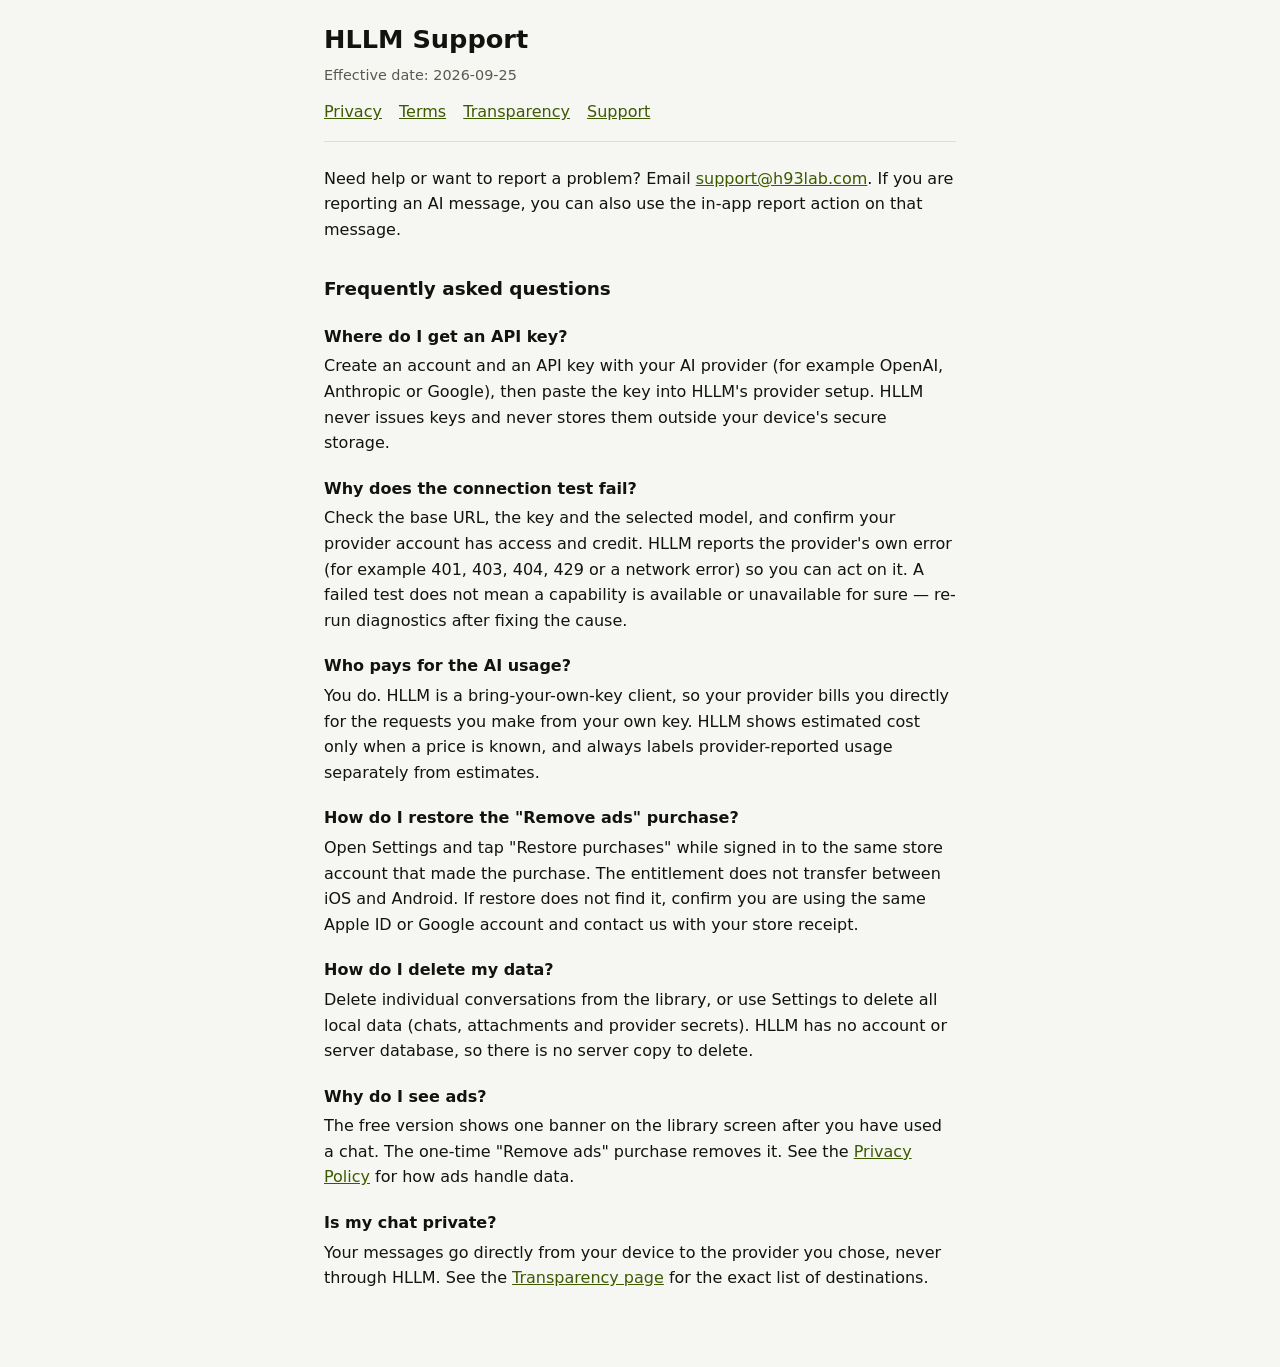
==== support.html @ b4c449e0 "Add files via upload" ====
<!doctype html>
<html lang="en">
  <head>
    <meta charset="utf-8" />
    <meta name="viewport" content="width=device-width, initial-scale=1" />
    <meta name="color-scheme" content="light dark" />
    <title>HLLM — Support</title>
    <style>
      :root {
        color-scheme: light dark;
        --bg: #f6f6f2;
        --surface: #ffffff;
        --text: #121211;
        --muted: #5a5a54;
        --border: #deded7;
        --accent: #3d5a00;
      }
      @media (prefers-color-scheme: dark) {
        :root {
          --bg: #000000;
          --surface: #0c0c0c;
          --text: #f2f2ee;
          --muted: #9d9d97;
          --border: #222222;
          --accent: #d4ff3a;
        }
      }
      * {
        box-sizing: border-box;
      }
      body {
        margin: 0;
        background: var(--bg);
        color: var(--text);
        font-family:
          system-ui,
          -apple-system,
          'Segoe UI',
          Roboto,
          sans-serif;
        line-height: 1.6;
      }
      main {
        max-width: 42rem;
        margin: 0 auto;
        padding: 1.5rem 1.25rem 4rem;
      }
      header {
        border-bottom: 1px solid var(--border);
        margin-bottom: 1.5rem;
        padding-bottom: 1rem;
      }
      h1 {
        font-size: 1.6rem;
        line-height: 1.25;
        margin: 0 0 0.5rem;
      }
      h2 {
        font-size: 1.15rem;
        margin: 2rem 0 0.5rem;
      }
      h3 {
        font-size: 1rem;
        margin: 1.25rem 0 0.25rem;
      }
      p,
      li {
        margin: 0 0 0.75rem;
      }
      ul {
        padding-left: 1.25rem;
      }
      a {
        color: var(--accent);
      }
      .muted {
        color: var(--muted);
        font-size: 0.9rem;
      }
      nav a {
        margin-right: 0.75rem;
        white-space: nowrap;
      }
      code {
        background: var(--surface);
        border: 1px solid var(--border);
        border-radius: 0.25rem;
        padding: 0.05rem 0.3rem;
      }
    </style>
  </head>
  <body>
    <main>
      <header>
        <h1>HLLM Support</h1>
        <p class="muted">Effective date: 2026-09-25</p>
        <nav aria-label="Legal pages">
          <a href="/privacy.html">Privacy</a>
          <a href="/terms.html">Terms</a>
          <a href="/transparency.html">Transparency</a>
          <a href="/support.html">Support</a>
        </nav>
      </header>

      <p>
        Need help or want to report a problem? Email
        <a href="mailto:support@h93lab.com">support@h93lab.com</a>. If you are reporting an AI
        message, you can also use the in-app report action on that message.
      </p>

      <h2>Frequently asked questions</h2>

      <h3>Where do I get an API key?</h3>
      <p>
        Create an account and an API key with your AI provider (for example OpenAI, Anthropic or
        Google), then paste the key into HLLM's provider setup. HLLM never issues keys and never
        stores them outside your device's secure storage.
      </p>

      <h3>Why does the connection test fail?</h3>
      <p>
        Check the base URL, the key and the selected model, and confirm your provider account has
        access and credit. HLLM reports the provider's own error (for example 401, 403, 404, 429 or
        a network error) so you can act on it. A failed test does not mean a capability is available
        or unavailable for sure — re-run diagnostics after fixing the cause.
      </p>

      <h3>Who pays for the AI usage?</h3>
      <p>
        You do. HLLM is a bring-your-own-key client, so your provider bills you directly for the
        requests you make from your own key. HLLM shows estimated cost only when a price is known,
        and always labels provider-reported usage separately from estimates.
      </p>

      <h3>How do I restore the "Remove ads" purchase?</h3>
      <p>
        Open Settings and tap "Restore purchases" while signed in to the same store account that
        made the purchase. The entitlement does not transfer between iOS and Android. If restore
        does not find it, confirm you are using the same Apple ID or Google account and contact us
        with your store receipt.
      </p>

      <h3>How do I delete my data?</h3>
      <p>
        Delete individual conversations from the library, or use Settings to delete all local data
        (chats, attachments and provider secrets). HLLM has no account or server database, so there
        is no server copy to delete.
      </p>

      <h3>Why do I see ads?</h3>
      <p>
        The free version shows one banner on the library screen after you have used a chat. The
        one-time "Remove ads" purchase removes it. See the
        <a href="/privacy.html">Privacy Policy</a> for how ads handle data.
      </p>

      <h3>Is my chat private?</h3>
      <p>
        Your messages go directly from your device to the provider you chose, never through HLLM.
        See the <a href="/transparency.html">Transparency page</a> for the exact list of
        destinations.
      </p>
    </main>
  </body>
</html>
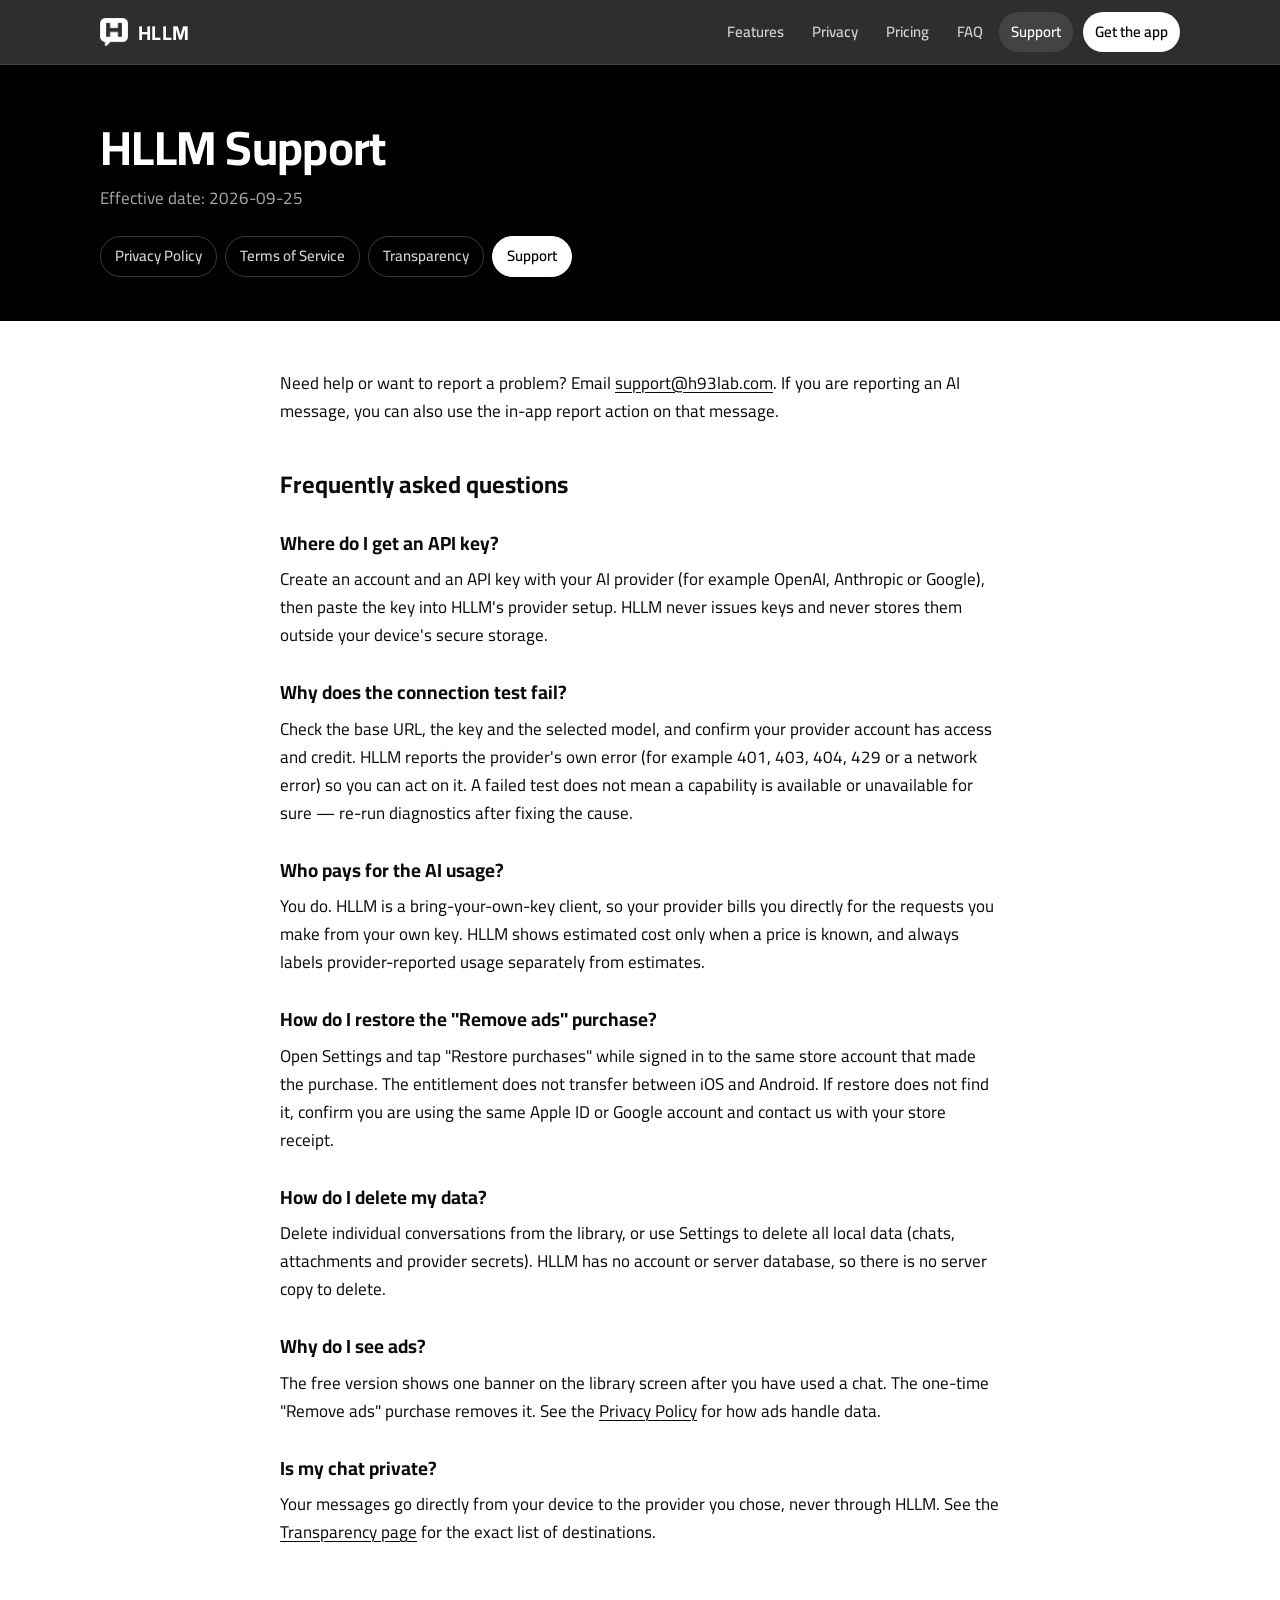
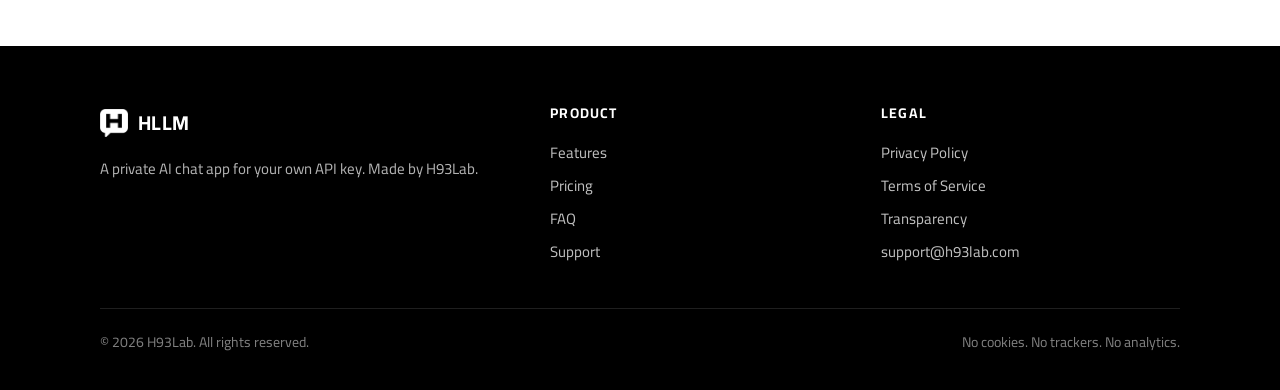
==== commit fb8199e1: "site: product home page, shared monochrome design, logo, screenshots - New index.html: hero with log" ====
--- a/support.html
+++ b/support.html
@@ -5,103 +5,41 @@
     <meta name="viewport" content="width=device-width, initial-scale=1" />
     <meta name="color-scheme" content="light dark" />
     <title>HLLM — Support</title>
-    <style>
-      :root {
-        color-scheme: light dark;
-        --bg: #f6f6f2;
-        --surface: #ffffff;
-        --text: #121211;
-        --muted: #5a5a54;
-        --border: #deded7;
-        --accent: #3d5a00;
-      }
-      @media (prefers-color-scheme: dark) {
-        :root {
-          --bg: #000000;
-          --surface: #0c0c0c;
-          --text: #f2f2ee;
-          --muted: #9d9d97;
-          --border: #222222;
-          --accent: #d4ff3a;
-        }
-      }
-      * {
-        box-sizing: border-box;
-      }
-      body {
-        margin: 0;
-        background: var(--bg);
-        color: var(--text);
-        font-family:
-          system-ui,
-          -apple-system,
-          'Segoe UI',
-          Roboto,
-          sans-serif;
-        line-height: 1.6;
-      }
-      main {
-        max-width: 42rem;
-        margin: 0 auto;
-        padding: 1.5rem 1.25rem 4rem;
-      }
-      header {
-        border-bottom: 1px solid var(--border);
-        margin-bottom: 1.5rem;
-        padding-bottom: 1rem;
-      }
-      h1 {
-        font-size: 1.6rem;
-        line-height: 1.25;
-        margin: 0 0 0.5rem;
-      }
-      h2 {
-        font-size: 1.15rem;
-        margin: 2rem 0 0.5rem;
-      }
-      h3 {
-        font-size: 1rem;
-        margin: 1.25rem 0 0.25rem;
-      }
-      p,
-      li {
-        margin: 0 0 0.75rem;
-      }
-      ul {
-        padding-left: 1.25rem;
-      }
-      a {
-        color: var(--accent);
-      }
-      .muted {
-        color: var(--muted);
-        font-size: 0.9rem;
-      }
-      nav a {
-        margin-right: 0.75rem;
-        white-space: nowrap;
-      }
-      code {
-        background: var(--surface);
-        border: 1px solid var(--border);
-        border-radius: 0.25rem;
-        padding: 0.05rem 0.3rem;
-      }
-    </style>
+    <link rel="canonical" href="https://hllm.h93lab.com/support" />
+    <link rel="icon" type="image/png" sizes="32x32" href="/assets/img/favicon-32.png" />
+    <link rel="apple-touch-icon" href="/assets/img/apple-touch-icon.png" />
+    <meta name="theme-color" content="#000000" />
+    <meta property="og:title" content="HLLM — Support" />
+    <meta property="og:image" content="https://hllm.h93lab.com/assets/img/og.png" />
+    <link rel="stylesheet" href="/assets/css/site.css" />
   </head>
   <body>
-    <main>
-      <header>
-        <h1>HLLM Support</h1>
-        <p class="muted">Effective date: 2026-09-25</p>
-        <nav aria-label="Legal pages">
-          <a href="/privacy.html">Privacy</a>
-          <a href="/terms.html">Terms</a>
-          <a href="/transparency.html">Transparency</a>
-          <a href="/support.html">Support</a>
+    <a class="skip" href="#main">Skip to content</a>
+    <header class="site-header">
+      <div class="wrap">
+        <a class="brand" href="/" aria-label="HLLM home">
+          <img src="/assets/img/mark-white.png" alt="" width="28" height="28" />
+          HLLM
+        </a>
+        <nav class="site-nav" aria-label="Main">
+          <a class="hide-sm" href="/#features">Features</a>
+          <a class="hide-sm" href="/#privacy">Privacy</a>
+          <a class="hide-sm" href="/#pricing">Pricing</a>
+          <a class="hide-sm" href="/#faq">FAQ</a>
+          <a href="/support" aria-current="page">Support</a>
+          <a class="cta" href="/#download">Get the app</a>
         </nav>
-      </header>
-
+      </div>
+    </header>
+    <main id="main">
+      <div class="doc-hero">
+        <div class="wrap">
+          <h1>HLLM Support</h1>
+          <p>Effective date: 2026-09-25</p>
+          <nav class="doc-tabs" aria-label="Legal pages"><a href="/privacy">Privacy Policy</a><a href="/terms">Terms of Service</a><a href="/transparency">Transparency</a><a href="/support" aria-current="page">Support</a></nav>
+        </div>
+      </div>
+      <article class="doc">
       <p>
         Need help or want to report a problem? Email
         <a href="mailto:support@h93lab.com">support@h93lab.com</a>. If you are reporting an AI
@@ -160,6 +98,38 @@
         See the <a href="/transparency.html">Transparency page</a> for the exact list of
         destinations.
       </p>
+    
+      </article>
     </main>
+    <footer class="site-footer">
+      <div class="wrap">
+        <div class="cols">
+          <div>
+            <a class="brand" href="/"><img src="/assets/img/mark-white.png" alt="" width="28" height="28" />HLLM</a>
+            <p style="margin-top: 12px; max-width: 26rem">
+              A private AI chat app for your own API key. Made by H93Lab.
+            </p>
+          </div>
+          <div>
+            <h4>Product</h4>
+            <a href="/#features">Features</a>
+            <a href="/#pricing">Pricing</a>
+            <a href="/#faq">FAQ</a>
+            <a href="/support">Support</a>
+          </div>
+          <div>
+            <h4>Legal</h4>
+            <a href="/privacy">Privacy Policy</a>
+            <a href="/terms">Terms of Service</a>
+            <a href="/transparency">Transparency</a>
+            <a href="mailto:support@h93lab.com">support@h93lab.com</a>
+          </div>
+        </div>
+        <div class="legal">
+          <span>© 2026 H93Lab. All rights reserved.</span>
+          <span>No cookies. No trackers. No analytics.</span>
+        </div>
+      </div>
+    </footer>
   </body>
 </html>
--- a/assets/css/site.css
+++ b/assets/css/site.css
@@ -0,0 +1,712 @@
+/* HLLM site — monochrome brand, Cairo self-hosted, no third-party requests. */
+@font-face {
+  font-family: 'Cairo';
+  src: url('/assets/fonts/cairo-400.ttf') format('truetype');
+  font-weight: 400;
+  font-display: swap;
+}
+@font-face {
+  font-family: 'Cairo';
+  src: url('/assets/fonts/cairo-600.ttf') format('truetype');
+  font-weight: 600;
+  font-display: swap;
+}
+@font-face {
+  font-family: 'Cairo';
+  src: url('/assets/fonts/cairo-700.ttf') format('truetype');
+  font-weight: 700;
+  font-display: swap;
+}
+
+:root {
+  color-scheme: light dark;
+  --bg: #ffffff;
+  --bg-soft: #f5f5f3;
+  --surface: #ffffff;
+  --text: #0b0b0b;
+  --muted: #5d5d58;
+  --border: #e4e4df;
+  --ink: #000000;
+  --on-ink: #ffffff;
+  --radius: 20px;
+  --max: 1120px;
+  --font: 'Cairo', system-ui, -apple-system, 'Segoe UI', Roboto, sans-serif;
+}
+@media (prefers-color-scheme: dark) {
+  :root {
+    --bg: #000000;
+    --bg-soft: #0b0b0b;
+    --surface: #111111;
+    --text: #f3f3f0;
+    --muted: #a1a19b;
+    --border: #232323;
+  }
+}
+
+*,
+*::before,
+*::after {
+  box-sizing: border-box;
+}
+html {
+  scroll-behavior: smooth;
+  -webkit-text-size-adjust: 100%;
+}
+body {
+  margin: 0;
+  background: var(--bg);
+  color: var(--text);
+  font-family: var(--font);
+  font-size: 17px;
+  line-height: 1.65;
+  -webkit-font-smoothing: antialiased;
+}
+img {
+  max-width: 100%;
+  display: block;
+}
+a {
+  color: inherit;
+}
+.wrap {
+  max-width: var(--max);
+  margin: 0 auto;
+  padding: 0 20px;
+}
+.skip {
+  position: absolute;
+  left: -999px;
+}
+.skip:focus {
+  left: 16px;
+  top: 12px;
+  z-index: 100;
+  background: var(--ink);
+  color: var(--on-ink);
+  padding: 8px 14px;
+  border-radius: 10px;
+}
+
+/* Header */
+.site-header {
+  position: sticky;
+  top: 0;
+  z-index: 50;
+  background: rgba(0, 0, 0, 0.82);
+  -webkit-backdrop-filter: saturate(160%) blur(14px);
+  backdrop-filter: saturate(160%) blur(14px);
+  border-bottom: 1px solid rgba(255, 255, 255, 0.08);
+  color: #fff;
+}
+.site-header .wrap {
+  display: flex;
+  align-items: center;
+  gap: 16px;
+  height: 64px;
+}
+.brand {
+  display: inline-flex;
+  align-items: center;
+  gap: 10px;
+  font-weight: 700;
+  font-size: 20px;
+  letter-spacing: 0.02em;
+  text-decoration: none;
+  color: #fff;
+}
+.brand img {
+  width: 28px;
+  height: auto;
+}
+.site-nav {
+  margin-inline-start: auto;
+  display: flex;
+  align-items: center;
+  gap: 4px;
+}
+.site-nav a {
+  text-decoration: none;
+  color: rgba(255, 255, 255, 0.78);
+  font-size: 15px;
+  font-weight: 600;
+  padding: 8px 12px;
+  border-radius: 999px;
+}
+.site-nav a:hover,
+.site-nav a[aria-current='page'] {
+  color: #fff;
+  background: rgba(255, 255, 255, 0.1);
+}
+.site-nav .cta {
+  background: #fff;
+  color: #000;
+  margin-inline-start: 6px;
+}
+.site-nav .cta:hover {
+  background: #e9e9e6;
+  color: #000;
+}
+@media (max-width: 760px) {
+  .site-nav .hide-sm {
+    display: none;
+  }
+}
+
+/* Buttons */
+.btn {
+  display: inline-flex;
+  align-items: center;
+  justify-content: center;
+  gap: 10px;
+  min-height: 52px;
+  padding: 0 22px;
+  border-radius: 14px;
+  font-weight: 700;
+  font-size: 16px;
+  text-decoration: none;
+  border: 1px solid transparent;
+  transition: transform 0.15s ease, background 0.15s ease;
+}
+.btn:hover {
+  transform: translateY(-1px);
+}
+.btn-light {
+  background: #fff;
+  color: #000;
+}
+.btn-ghost {
+  border-color: rgba(255, 255, 255, 0.28);
+  color: #fff;
+}
+.btn small {
+  display: block;
+  font-weight: 600;
+  font-size: 11px;
+  opacity: 0.7;
+  line-height: 1.1;
+}
+.btn .lbl {
+  display: flex;
+  flex-direction: column;
+  align-items: flex-start;
+  line-height: 1.15;
+}
+.btn svg {
+  width: 22px;
+  height: 22px;
+  flex: none;
+}
+.store-buttons {
+  display: flex;
+  flex-wrap: wrap;
+  gap: 12px;
+}
+.store[aria-disabled='true'] {
+  cursor: default;
+}
+.store[aria-disabled='true']:hover {
+  transform: none;
+}
+
+/* Hero */
+.hero {
+  background: #000;
+  color: #fff;
+  overflow: hidden;
+  position: relative;
+}
+.hero::before {
+  content: '';
+  position: absolute;
+  inset: -40% -10% auto auto;
+  width: 900px;
+  height: 900px;
+  background: radial-gradient(closest-side, rgba(255, 255, 255, 0.1), transparent 70%);
+  pointer-events: none;
+}
+.hero .wrap {
+  display: grid;
+  grid-template-columns: 1.1fr 0.9fr;
+  gap: 48px;
+  align-items: center;
+  padding-top: 72px;
+  padding-bottom: 72px;
+  position: relative;
+}
+.eyebrow {
+  display: inline-flex;
+  align-items: center;
+  gap: 8px;
+  font-size: 13px;
+  font-weight: 700;
+  letter-spacing: 0.08em;
+  text-transform: uppercase;
+  color: rgba(255, 255, 255, 0.7);
+  border: 1px solid rgba(255, 255, 255, 0.2);
+  border-radius: 999px;
+  padding: 6px 12px;
+}
+.hero h1 {
+  font-size: clamp(40px, 6vw, 68px);
+  line-height: 1.05;
+  letter-spacing: -0.02em;
+  margin: 20px 0 16px;
+  font-weight: 700;
+}
+.hero .lead {
+  font-size: clamp(18px, 2.1vw, 21px);
+  color: rgba(255, 255, 255, 0.75);
+  max-width: 34rem;
+  margin: 0 0 32px;
+}
+.hero-note {
+  margin-top: 16px;
+  font-size: 14px;
+  color: rgba(255, 255, 255, 0.55);
+}
+.phone {
+  width: min(320px, 78vw);
+  margin-inline: auto;
+  border-radius: 44px;
+  padding: 10px;
+  background: linear-gradient(160deg, #2a2a2a, #0d0d0d);
+  box-shadow:
+    0 0 0 1px rgba(255, 255, 255, 0.12),
+    0 40px 80px rgba(0, 0, 0, 0.6);
+}
+.phone img {
+  border-radius: 34px;
+  width: 100%;
+  height: auto;
+}
+@media (max-width: 860px) {
+  .hero .wrap {
+    grid-template-columns: 1fr;
+    padding-top: 48px;
+    text-align: start;
+  }
+}
+
+/* Sections */
+section {
+  padding: 88px 0;
+}
+.section-soft {
+  background: var(--bg-soft);
+}
+.section-ink {
+  background: #000;
+  color: #fff;
+}
+.kicker {
+  font-size: 13px;
+  font-weight: 700;
+  letter-spacing: 0.1em;
+  text-transform: uppercase;
+  color: var(--muted);
+  margin: 0 0 10px;
+}
+.section-ink .kicker {
+  color: rgba(255, 255, 255, 0.6);
+}
+h2.title {
+  font-size: clamp(30px, 4vw, 44px);
+  line-height: 1.12;
+  letter-spacing: -0.015em;
+  margin: 0 0 14px;
+  font-weight: 700;
+}
+.sub {
+  color: var(--muted);
+  font-size: 19px;
+  max-width: 40rem;
+  margin: 0 0 44px;
+}
+.section-ink .sub {
+  color: rgba(255, 255, 255, 0.7);
+}
+
+.grid {
+  display: grid;
+  gap: 18px;
+}
+.grid-3 {
+  grid-template-columns: repeat(3, 1fr);
+}
+.grid-2 {
+  grid-template-columns: repeat(2, 1fr);
+}
+@media (max-width: 900px) {
+  .grid-3 {
+    grid-template-columns: 1fr 1fr;
+  }
+}
+@media (max-width: 620px) {
+  .grid-3,
+  .grid-2 {
+    grid-template-columns: 1fr;
+  }
+}
+.card {
+  background: var(--surface);
+  border: 1px solid var(--border);
+  border-radius: var(--radius);
+  padding: 26px;
+}
+.section-ink .card {
+  background: #0d0d0d;
+  border-color: #222;
+}
+.card h3 {
+  margin: 14px 0 6px;
+  font-size: 20px;
+  line-height: 1.3;
+}
+.card p {
+  margin: 0;
+  color: var(--muted);
+}
+.section-ink .card p {
+  color: rgba(255, 255, 255, 0.68);
+}
+.icon {
+  width: 44px;
+  height: 44px;
+  border-radius: 12px;
+  display: grid;
+  place-items: center;
+  background: var(--ink);
+  color: var(--on-ink);
+}
+.section-ink .icon {
+  background: #fff;
+  color: #000;
+}
+@media (prefers-color-scheme: dark) {
+  .icon {
+    background: #fff;
+    color: #000;
+  }
+}
+.icon svg {
+  width: 22px;
+  height: 22px;
+}
+
+/* Screens strip */
+.screens {
+  display: grid;
+  grid-auto-flow: column;
+  grid-auto-columns: minmax(220px, 260px);
+  gap: 22px;
+  overflow-x: auto;
+  scroll-snap-type: x mandatory;
+  padding: 6px 20px 26px;
+  margin: 0 -20px;
+  scrollbar-width: thin;
+}
+.screens figure {
+  margin: 0;
+  scroll-snap-align: start;
+}
+.screens .phone {
+  width: 100%;
+  border-radius: 36px;
+  padding: 8px;
+  box-shadow:
+    0 0 0 1px var(--border),
+    0 20px 40px rgba(0, 0, 0, 0.12);
+}
+.screens .phone img {
+  border-radius: 28px;
+}
+.screens figcaption {
+  text-align: center;
+  font-weight: 600;
+  margin-top: 14px;
+  color: var(--muted);
+  font-size: 15px;
+}
+
+/* Providers */
+.chips {
+  display: flex;
+  flex-wrap: wrap;
+  gap: 10px;
+}
+.chip {
+  border: 1px solid var(--border);
+  background: var(--surface);
+  border-radius: 999px;
+  padding: 8px 16px;
+  font-weight: 600;
+  font-size: 15px;
+}
+
+/* Pricing */
+.price {
+  font-size: 44px;
+  font-weight: 700;
+  line-height: 1;
+  margin: 18px 0 4px;
+}
+.price small {
+  font-size: 16px;
+  font-weight: 600;
+  color: var(--muted);
+}
+.plan.featured {
+  background: #000;
+  color: #fff;
+  border-color: #000;
+}
+@media (prefers-color-scheme: dark) {
+  .plan.featured {
+    background: #fff;
+    color: #000;
+    border-color: #fff;
+  }
+  .plan.featured .price small,
+  .plan.featured li {
+    color: #333 !important;
+  }
+}
+.plan.featured .price small,
+.plan.featured li {
+  color: rgba(255, 255, 255, 0.75);
+}
+.plan ul {
+  list-style: none;
+  padding: 0;
+  margin: 20px 0 0;
+}
+.plan li {
+  padding: 7px 0 7px 30px;
+  position: relative;
+  color: var(--muted);
+}
+.plan li::before {
+  content: '';
+  position: absolute;
+  left: 2px;
+  top: 14px;
+  width: 14px;
+  height: 8px;
+  border-left: 2.5px solid currentColor;
+  border-bottom: 2.5px solid currentColor;
+  transform: rotate(-45deg);
+}
+.tag {
+  display: inline-block;
+  font-size: 12px;
+  font-weight: 700;
+  letter-spacing: 0.06em;
+  text-transform: uppercase;
+  padding: 3px 10px;
+  border-radius: 999px;
+  border: 1px solid currentColor;
+  opacity: 0.8;
+}
+
+/* FAQ */
+.faq details {
+  border-bottom: 1px solid var(--border);
+  padding: 18px 0;
+}
+.faq summary {
+  cursor: pointer;
+  list-style: none;
+  font-weight: 700;
+  font-size: 19px;
+  display: flex;
+  justify-content: space-between;
+  gap: 16px;
+}
+.faq summary::-webkit-details-marker {
+  display: none;
+}
+.faq summary::after {
+  content: '+';
+  font-size: 24px;
+  line-height: 1;
+  color: var(--muted);
+}
+.faq details[open] summary::after {
+  content: '–';
+}
+.faq details p {
+  color: var(--muted);
+  margin: 12px 0 0;
+  max-width: 46rem;
+}
+
+/* CTA band */
+.cta-band {
+  text-align: center;
+}
+.cta-band img {
+  width: 72px;
+  margin: 0 auto 22px;
+}
+.cta-band .store-buttons {
+  justify-content: center;
+}
+
+/* Footer */
+.site-footer {
+  background: #000;
+  color: rgba(255, 255, 255, 0.7);
+  padding: 56px 0 36px;
+  font-size: 15px;
+}
+.site-footer .cols {
+  display: grid;
+  grid-template-columns: 1.4fr 1fr 1fr;
+  gap: 32px;
+}
+@media (max-width: 700px) {
+  .site-footer .cols {
+    grid-template-columns: 1fr;
+  }
+}
+.site-footer h4 {
+  color: #fff;
+  font-size: 14px;
+  letter-spacing: 0.08em;
+  text-transform: uppercase;
+  margin: 0 0 12px;
+}
+.site-footer a {
+  color: rgba(255, 255, 255, 0.75);
+  text-decoration: none;
+  display: block;
+  padding: 4px 0;
+}
+.site-footer a:hover {
+  color: #fff;
+}
+.site-footer .legal {
+  border-top: 1px solid #1f1f1f;
+  margin-top: 40px;
+  padding-top: 22px;
+  display: flex;
+  flex-wrap: wrap;
+  justify-content: space-between;
+  gap: 12px;
+  font-size: 14px;
+  color: rgba(255, 255, 255, 0.5);
+}
+
+/* Document pages (privacy, terms, support, transparency) */
+.doc-hero {
+  background: #000;
+  color: #fff;
+  padding: 56px 0 44px;
+}
+.doc-hero h1 {
+  font-size: clamp(32px, 5vw, 48px);
+  line-height: 1.1;
+  margin: 0 0 10px;
+  letter-spacing: -0.015em;
+}
+.doc-hero p {
+  margin: 0;
+  color: rgba(255, 255, 255, 0.65);
+}
+.doc-tabs {
+  display: flex;
+  flex-wrap: wrap;
+  gap: 8px;
+  margin-top: 24px;
+}
+.doc-tabs a {
+  text-decoration: none;
+  font-weight: 600;
+  font-size: 15px;
+  padding: 7px 14px;
+  border-radius: 999px;
+  border: 1px solid rgba(255, 255, 255, 0.22);
+  color: rgba(255, 255, 255, 0.8);
+}
+.doc-tabs a[aria-current='page'] {
+  background: #fff;
+  color: #000;
+  border-color: #fff;
+}
+.doc {
+  max-width: 760px;
+  margin: 0 auto;
+  padding: 48px 20px 88px;
+}
+.doc h2 {
+  font-size: 24px;
+  line-height: 1.3;
+  margin: 44px 0 10px;
+}
+.doc h3 {
+  font-size: 19px;
+  margin: 28px 0 6px;
+}
+.doc p,
+.doc li {
+  margin: 0 0 12px;
+}
+.doc ul,
+.doc ol {
+  padding-inline-start: 22px;
+}
+.doc a {
+  text-decoration-thickness: 1px;
+  text-underline-offset: 3px;
+}
+.doc code {
+  background: var(--bg-soft);
+  border: 1px solid var(--border);
+  border-radius: 6px;
+  padding: 1px 6px;
+  font-size: 0.92em;
+}
+.doc table {
+  width: 100%;
+  border-collapse: collapse;
+  margin: 12px 0 20px;
+  font-size: 15px;
+  display: block;
+  overflow-x: auto;
+}
+.doc th,
+.doc td {
+  border: 1px solid var(--border);
+  padding: 9px 12px;
+  text-align: start;
+  vertical-align: top;
+}
+.doc th {
+  background: var(--bg-soft);
+}
+.muted {
+  color: var(--muted);
+}
+
+:focus-visible {
+  outline: 2px solid currentColor;
+  outline-offset: 3px;
+}
+@media (prefers-reduced-motion: reduce) {
+  html {
+    scroll-behavior: auto;
+  }
+  .btn {
+    transition: none;
+  }
+}
+
+/* Fixes: footer brand stays inline; anchors clear the sticky header. */
+.site-footer a.brand {
+  display: inline-flex;
+  color: #fff;
+}
+section,
+[id] {
+  scroll-margin-top: 76px;
+}
